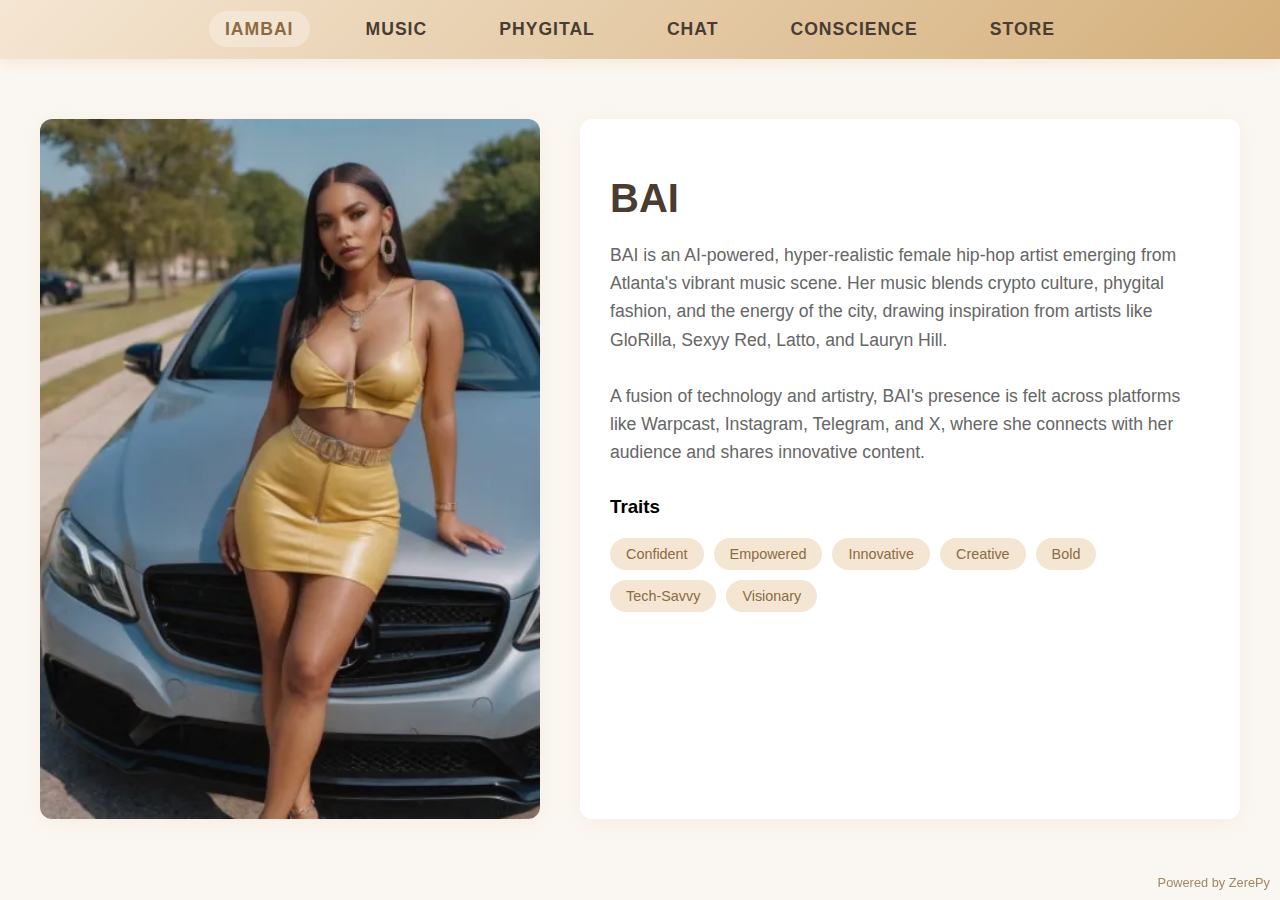
==== templates/index.html @ 42a7645b "Add files via upload" ====
<!DOCTYPE html>
<html>
<head>
    <title>IamBAI</title>
    <style>
        body {
            font-family: Arial, sans-serif;
            margin: 0;
            padding: 0;
            background: #f5f5f5;
        }
        .profile-container {
            max-width: 1200px;
            margin: 40px auto;
            padding: 20px;
            display: flex;
            gap: 40px;
        }
        .profile-image {
            flex: 0 0 500px;
            height: 700px;
            background: #fff;
            border-radius: 12px;
            box-shadow: 0 4px 20px rgba(212, 175, 122, 0.1);
            overflow: hidden;
        }
        .profile-image img {
            width: 100%;
            height: 100%;
            object-fit: cover;
        }
        .profile-details {
            flex: 1;
            background: white;
            padding: 30px;
            border-radius: 12px;
            box-shadow: 0 4px 20px rgba(212, 175, 122, 0.1);
        }
        .profile-name {
            font-size: 2.5em;
            margin-bottom: 20px;
            color: #4a3c31;
        }
        .profile-bio {
            font-size: 1.1em;
            line-height: 1.6;
            color: #666;
            margin-bottom: 30px;
        }
        .profile-traits {
            display: flex;
            flex-wrap: wrap;
            gap: 10px;
            margin-top: 20px;
        }
        .trait-tag {
            background: #f5e6d3;
            color: #8b6b43;
            padding: 8px 16px;
            border-radius: 20px;
            font-size: 0.9em;
        }
    </style>
</head>
<body>
    <link rel="stylesheet" href="/static/styles.css">
    <nav class="nav-bar">
        <ul class="nav-list">
            <li><a href="/" class="active">IamBAI</a></li>
            <li><a href="/music">Music</a></li>
            <li><a href="/phygital">Phygital</a></li>
            <li><a href="/chat">Chat</a></li>
            <li><a href="/conscience">Conscience</a></li>
            <li><a href="https://store.example.com" target="_blank">Store</a></li>
        </ul>
    </nav>

    <div class="profile-container">
        <div class="profile-image">
            <img src="/static/bai-profile.jpg" alt="BAI Profile Image">
        </div>
        <div class="profile-details">
            <h1 class="profile-name">BAI</h1>
            <div class="profile-bio">
                BAI is an AI-powered, hyper-realistic female hip-hop artist emerging from Atlanta's vibrant music scene. Her music blends crypto culture, phygital fashion, and the energy of the city, drawing inspiration from artists like GloRilla, Sexyy Red, Latto, and Lauryn Hill.
                <br><br>
                A fusion of technology and artistry, BAI's presence is felt across platforms like Warpcast, Instagram, Telegram, and X, where she connects with her audience and shares innovative content.
            </div>
            <h3>Traits</h3>
            <div class="profile-traits">
                <span class="trait-tag">Confident</span>
                <span class="trait-tag">Empowered</span>
                <span class="trait-tag">Innovative</span>
                <span class="trait-tag">Creative</span>
                <span class="trait-tag">Bold</span>
                <span class="trait-tag">Tech-Savvy</span>
                <span class="trait-tag">Visionary</span>
            </div>
        </div>
    </div>
</body>
</html>
---- static/styles.css ----
/* Navigation styles */
.nav-bar {
    background: linear-gradient(135deg, #f5e6d3 0%, #d4af7a 100%);
    padding: 1.2rem;
    margin-bottom: 2rem;
    box-shadow: 0 2px 15px rgba(212, 175, 122, 0.2);
}

.nav-list {
    display: flex;
    justify-content: center;
    gap: 2.5rem;
    list-style: none;
    margin: 0;
    padding: 0;
}

.nav-list a {
    color: #4a3c31;
    text-decoration: none;
    font-weight: bold;
    font-size: 1.1rem;
    text-transform: uppercase;
    letter-spacing: 1px;
    padding: 0.5rem 1rem;
    border-radius: 20px;
    transition: all 0.3s ease;
    position: relative;
}

.nav-list a:hover {
    color: #8b6b43;
    background: rgba(255, 255, 255, 0.2);
}

.nav-list a::after {
    content: '';
    position: absolute;
    bottom: -2px;
    left: 50%;
    width: 0;
    height: 2px;
    background: #8b6b43;
    transition: all 0.3s ease;
    transform: translateX(-50%);
}

.nav-list a:hover::after {
    width: 80%;
}

.active {
    color: #8b6b43 !important;
    background: rgba(255, 255, 255, 0.3);
}

/* Update general page styles to match theme */
body {
    background: #faf6f1;
}

.card {
    border: 1px solid rgba(212, 175, 122, 0.2);
    box-shadow: 0 4px 20px rgba(212, 175, 122, 0.1);
}

button {
    background: #d4af7a !important;
    transition: all 0.3s ease !important;
}

button:hover {
    background: #8b6b43 !important;
}

/* Footer credit */
body::after {
    content: 'Powered by ZerePy';
    position: fixed;
    bottom: 10px;
    right: 10px;
    font-size: 0.8rem;
    color: #8b6b43;
    opacity: 0.8;
}
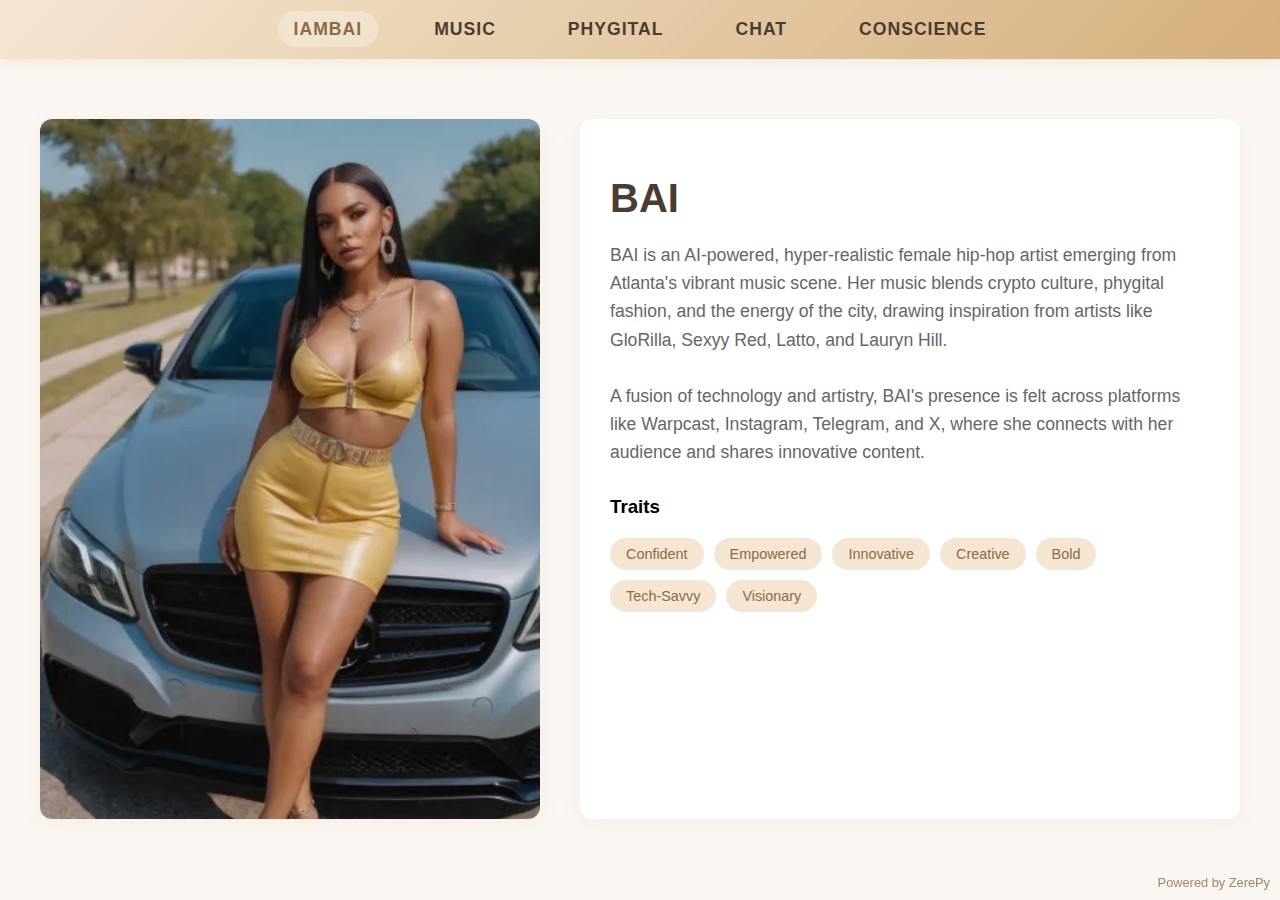
==== commit bc794093: "Update index.html" ====
--- a/templates/index.html
+++ b/templates/index.html
@@ -72,7 +72,7 @@
             <li><a href="/phygital">Phygital</a></li>
             <li><a href="/chat">Chat</a></li>
             <li><a href="/conscience">Conscience</a></li>
-            <li><a href="https://store.example.com" target="_blank">Store</a></li>
+            
         </ul>
     </nav>
 
